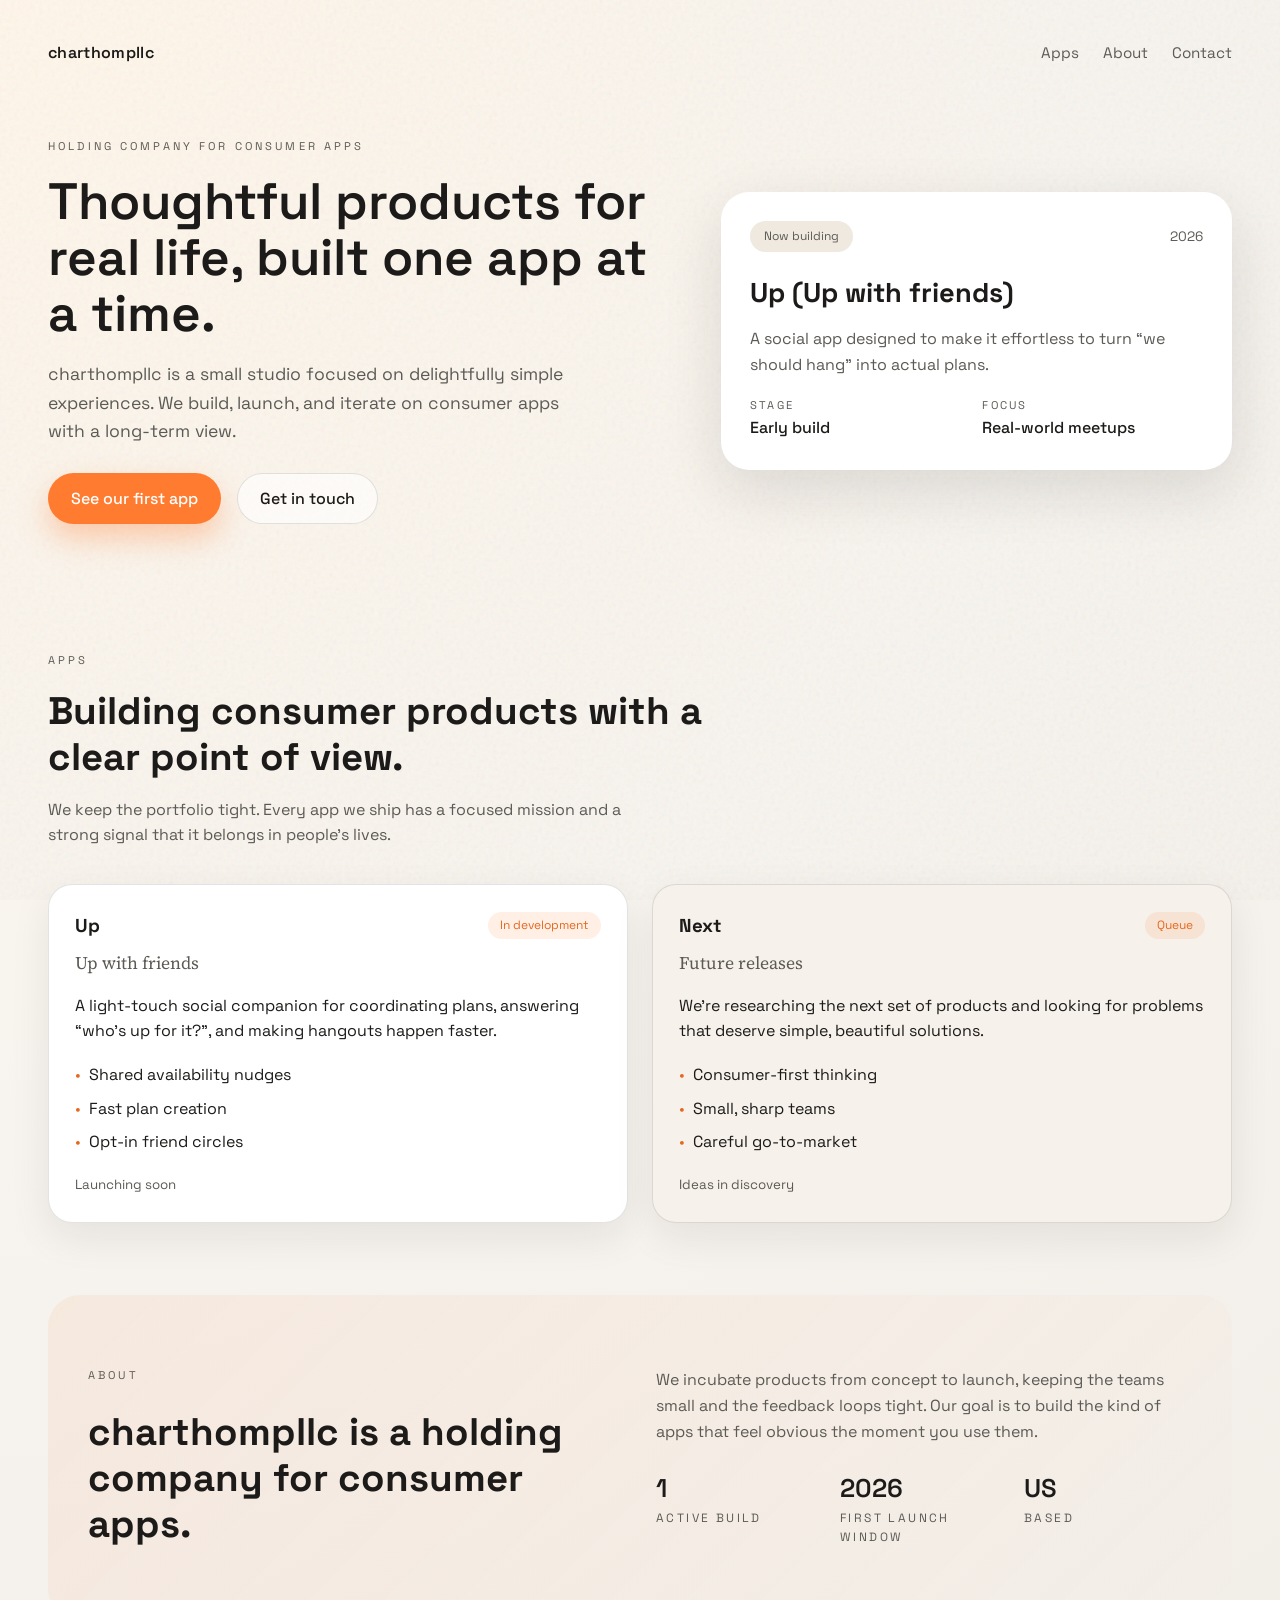
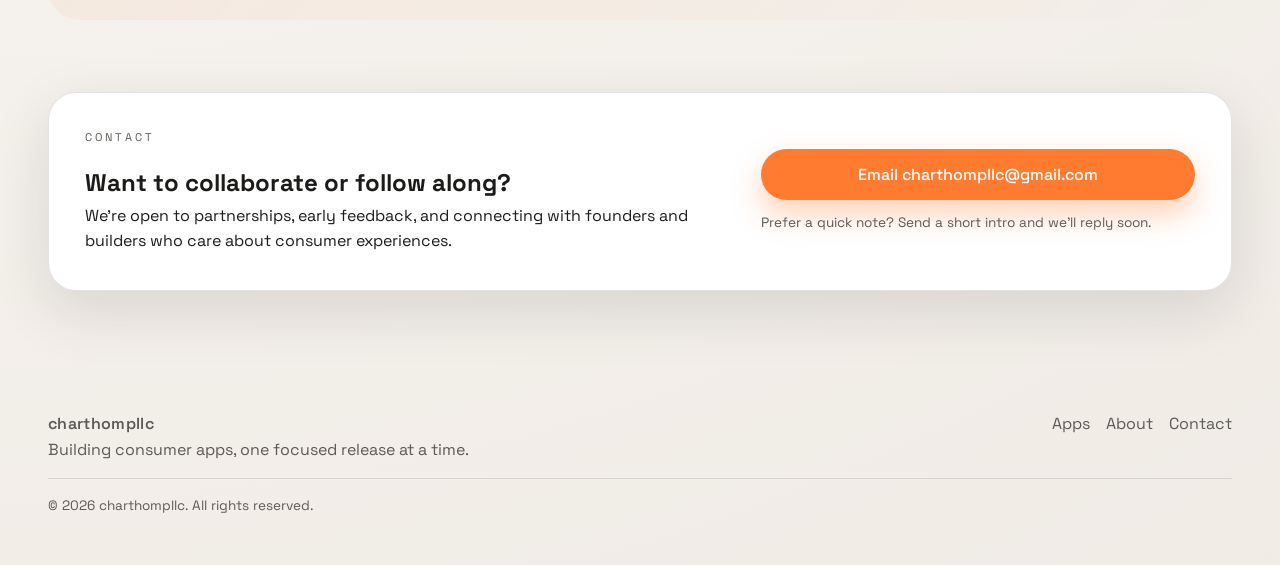
==== index.html @ ac7a84af "first try" ====
<!doctype html>
<html lang="en">
  <head>
    <meta charset="utf-8" />
    <meta name="viewport" content="width=device-width, initial-scale=1" />
    <title>charthompllc — Consumer apps, thoughtfully built</title>
    <meta
      name="description"
      content="charthompllc is a holding company building and releasing consumer apps. First up: Up (Up with friends)."
    />
    <link rel="preconnect" href="https://fonts.googleapis.com" />
    <link rel="preconnect" href="https://fonts.gstatic.com" crossorigin />
    <link
      href="https://fonts.googleapis.com/css2?family=Space+Grotesk:wght@300;400;500;600;700&family=Source+Serif+4:wght@300;400;500;600&display=swap"
      rel="stylesheet"
    />
    <link rel="stylesheet" href="styles.css" />
  </head>
  <body>
    <div class="grain"></div>
    <header class="site-header">
      <nav class="nav">
        <div class="logo">charthompllc</div>
        <div class="nav-links">
          <a href="#apps">Apps</a>
          <a href="#about">About</a>
          <a href="#contact">Contact</a>
        </div>
      </nav>
      <section class="hero">
        <div class="hero-copy">
          <p class="eyebrow">Holding company for consumer apps</p>
          <h1>
            Thoughtful products for real life,
            built one app at a time.
          </h1>
          <p class="lead">
            charthompllc is a small studio focused on delightfully simple
            experiences. We build, launch, and iterate on consumer apps with a
            long-term view.
          </p>
          <div class="cta-row">
            <a class="btn primary" href="#apps">See our first app</a>
            <a class="btn ghost" href="#contact">Get in touch</a>
          </div>
        </div>
        <div class="hero-card">
          <div class="card-top">
            <span class="pill">Now building</span>
            <span class="date">2026</span>
          </div>
          <h2>Up (Up with friends)</h2>
          <p>
            A social app designed to make it effortless to turn “we should hang”
            into actual plans.
          </p>
          <div class="card-meta">
            <div>
              <span class="meta-label">Stage</span>
              <span class="meta-value">Early build</span>
            </div>
            <div>
              <span class="meta-label">Focus</span>
              <span class="meta-value">Real-world meetups</span>
            </div>
          </div>
        </div>
      </section>
    </header>

    <main>
      <section id="apps" class="section apps">
        <div class="section-header">
          <p class="eyebrow">Apps</p>
          <h2>Building consumer products with a clear point of view.</h2>
          <p class="section-subtitle">
            We keep the portfolio tight. Every app we ship has a focused mission
            and a strong signal that it belongs in people’s lives.
          </p>
        </div>

        <div class="app-grid">
          <article class="app-card">
            <div class="app-header">
              <h3>Up</h3>
              <span class="tag">In development</span>
            </div>
            <p class="app-subtitle">Up with friends</p>
            <p>
              A light-touch social companion for coordinating plans, answering
              “who’s up for it?”, and making hangouts happen faster.
            </p>
            <ul class="app-list">
              <li>Shared availability nudges</li>
              <li>Fast plan creation</li>
              <li>Opt-in friend circles</li>
            </ul>
            <button class="text-link" type="button" disabled>
              Launching soon
            </button>
          </article>

          <article class="app-card muted">
            <div class="app-header">
              <h3>Next</h3>
              <span class="tag">Queue</span>
            </div>
            <p class="app-subtitle">Future releases</p>
            <p>
              We’re researching the next set of products and looking for
              problems that deserve simple, beautiful solutions.
            </p>
            <ul class="app-list">
              <li>Consumer-first thinking</li>
              <li>Small, sharp teams</li>
              <li>Careful go-to-market</li>
            </ul>
            <button class="text-link" type="button" disabled>
              Ideas in discovery
            </button>
          </article>
        </div>
      </section>

      <section id="about" class="section about">
        <div class="about-grid">
          <div>
            <p class="eyebrow">About</p>
            <h2>charthompllc is a holding company for consumer apps.</h2>
          </div>
          <div>
            <p>
              We incubate products from concept to launch, keeping the teams
              small and the feedback loops tight. Our goal is to build the kind
              of apps that feel obvious the moment you use them.
            </p>
            <div class="about-stats">
              <div>
                <span class="stat">1</span>
                <span class="stat-label">Active build</span>
              </div>
              <div>
                <span class="stat">2026</span>
                <span class="stat-label">First launch window</span>
              </div>
              <div>
                <span class="stat">US</span>
                <span class="stat-label">Based</span>
              </div>
            </div>
          </div>
        </div>
      </section>

      <section id="contact" class="section contact">
        <div class="contact-card">
          <div>
            <p class="eyebrow">Contact</p>
            <h2>Want to collaborate or follow along?</h2>
            <p>
              We’re open to partnerships, early feedback, and connecting with
              founders and builders who care about consumer experiences.
            </p>
          </div>
          <div class="contact-actions">
            <a class="btn primary" href="mailto:charthompllc@gmail.com">
              Email charthompllc@gmail.com
            </a>
            <p class="footnote">
              Prefer a quick note? Send a short intro and we’ll reply soon.
            </p>
          </div>
        </div>
      </section>
    </main>

    <footer class="site-footer">
      <div>
        <div class="logo">charthompllc</div>
        <p>Building consumer apps, one focused release at a time.</p>
      </div>
      <div class="footer-links">
        <a href="#apps">Apps</a>
        <a href="#about">About</a>
        <a href="#contact">Contact</a>
      </div>
      <p class="copyright">© 2026 charthompllc. All rights reserved.</p>
    </footer>
  </body>
</html>
---- styles.css ----
:root {
  color-scheme: light;
  --bg: #f7f4ef;
  --bg-alt: #efe9e0;
  --ink: #1c1b19;
  --muted: #5c5a55;
  --accent: #ff7b2f;
  --accent-dark: #e5681f;
  --card: #ffffff;
  --line: rgba(28, 27, 25, 0.12);
  --shadow: 0 20px 60px rgba(28, 27, 25, 0.12);
}

* {
  box-sizing: border-box;
  margin: 0;
  padding: 0;
}

body {
  font-family: "Space Grotesk", "Helvetica Neue", sans-serif;
  color: var(--ink);
  background: radial-gradient(circle at top left, #fff6ea 0%, var(--bg) 45%, #f0ebe5 100%);
  min-height: 100vh;
  line-height: 1.6;
  padding: 32px 48px 48px;
  position: relative;
  overflow-x: hidden;
}

.grain {
  position: fixed;
  inset: 0;
  background-image: url("data:image/svg+xml,%3Csvg viewBox='0 0 200 200' xmlns='http://www.w3.org/2000/svg'%3E%3Cfilter id='n'%3E%3CfeTurbulence type='fractalNoise' baseFrequency='1.1' numOctaves='2' stitchTiles='stitch'/%3E%3C/filter%3E%3Crect width='200' height='200' filter='url(%23n)' opacity='0.08'/%3E%3C/svg%3E");
  mix-blend-mode: multiply;
  pointer-events: none;
  z-index: 0;
}

.site-header,
main,
.site-footer {
  position: relative;
  z-index: 1;
}

.nav {
  display: flex;
  justify-content: space-between;
  align-items: center;
  padding: 8px 0 40px;
}

.logo {
  font-weight: 600;
  letter-spacing: 0.02em;
  text-transform: lowercase;
}

.nav-links {
  display: flex;
  gap: 24px;
}

.nav a {
  color: var(--muted);
  text-decoration: none;
  font-size: 0.95rem;
  transition: color 0.2s ease;
}

.nav a:hover {
  color: var(--ink);
}

.hero {
  display: grid;
  grid-template-columns: minmax(0, 1.1fr) minmax(0, 0.9fr);
  gap: 48px;
  align-items: center;
  padding: 32px 0 56px;
}

.eyebrow {
  text-transform: uppercase;
  letter-spacing: 0.28em;
  font-size: 0.7rem;
  color: var(--muted);
  margin-bottom: 18px;
}

h1 {
  font-size: clamp(2.6rem, 4vw, 4rem);
  line-height: 1.1;
  font-weight: 600;
  margin-bottom: 18px;
}

.lead {
  font-size: 1.1rem;
  color: var(--muted);
  max-width: 520px;
}

.cta-row {
  display: flex;
  gap: 16px;
  margin-top: 28px;
}

.btn {
  display: inline-flex;
  align-items: center;
  justify-content: center;
  padding: 12px 22px;
  border-radius: 999px;
  font-weight: 500;
  text-decoration: none;
  border: 1px solid transparent;
  transition: transform 0.2s ease, box-shadow 0.2s ease;
}

.btn.primary {
  background: var(--accent);
  color: #fff;
  box-shadow: 0 14px 30px rgba(255, 123, 47, 0.35);
}

.btn.primary:hover {
  transform: translateY(-2px);
  box-shadow: 0 18px 36px rgba(255, 123, 47, 0.35);
}

.btn.ghost {
  border-color: var(--line);
  color: var(--ink);
  background: rgba(255, 255, 255, 0.6);
}

.hero-card {
  background: var(--card);
  border-radius: 28px;
  padding: 28px;
  box-shadow: var(--shadow);
  border: 1px solid rgba(255, 255, 255, 0.6);
  backdrop-filter: blur(12px);
}

.card-top {
  display: flex;
  justify-content: space-between;
  align-items: center;
  margin-bottom: 18px;
}

.pill {
  padding: 6px 14px;
  border-radius: 999px;
  font-size: 0.75rem;
  background: var(--bg-alt);
  color: var(--muted);
}

.date {
  font-size: 0.85rem;
  color: var(--muted);
}

.hero-card h2 {
  font-size: 1.7rem;
  margin-bottom: 12px;
}

.hero-card p {
  color: var(--muted);
  margin-bottom: 20px;
}

.card-meta {
  display: grid;
  gap: 12px;
  grid-template-columns: repeat(2, minmax(0, 1fr));
}

.meta-label {
  display: block;
  font-size: 0.7rem;
  text-transform: uppercase;
  letter-spacing: 0.2em;
  color: var(--muted);
}

.meta-value {
  font-weight: 500;
}

.section {
  padding: 72px 0;
}

.section-header h2 {
  font-size: clamp(2rem, 3vw, 3rem);
  line-height: 1.2;
  max-width: 720px;
  margin-bottom: 16px;
}

.section-subtitle {
  color: var(--muted);
  max-width: 600px;
}

.app-grid {
  display: grid;
  grid-template-columns: repeat(2, minmax(0, 1fr));
  gap: 24px;
  margin-top: 36px;
}

.app-card {
  background: var(--card);
  border-radius: 24px;
  padding: 26px;
  border: 1px solid var(--line);
  box-shadow: 0 14px 40px rgba(28, 27, 25, 0.08);
}

.app-card.muted {
  background: #f6f1ea;
}

.app-header {
  display: flex;
  justify-content: space-between;
  align-items: center;
  margin-bottom: 8px;
}

.tag {
  font-size: 0.75rem;
  padding: 4px 12px;
  border-radius: 999px;
  background: rgba(255, 123, 47, 0.12);
  color: var(--accent-dark);
}

.app-subtitle {
  font-family: "Source Serif 4", serif;
  font-size: 1.1rem;
  color: var(--muted);
  margin-bottom: 16px;
}

.app-list {
  list-style: none;
  display: grid;
  gap: 8px;
  margin: 18px 0 16px;
}

.app-list li::before {
  content: "•";
  color: var(--accent-dark);
  margin-right: 8px;
}

.text-link {
  border: none;
  background: none;
  font-family: inherit;
  color: var(--muted);
  padding: 0;
  cursor: not-allowed;
}

.about {
  background: linear-gradient(135deg, rgba(255, 123, 47, 0.08), rgba(255, 255, 255, 0));
  border-radius: 32px;
  padding: 72px 40px;
}

.about-grid {
  display: grid;
  grid-template-columns: minmax(0, 1fr) minmax(0, 1fr);
  gap: 32px;
}

.about-grid h2 {
  font-size: clamp(2rem, 3vw, 2.8rem);
  line-height: 1.2;
}

.about-grid p {
  color: var(--muted);
  margin-bottom: 24px;
}

.about-stats {
  display: grid;
  grid-template-columns: repeat(3, minmax(0, 1fr));
  gap: 16px;
}

.stat {
  font-size: 1.6rem;
  font-weight: 600;
}

.stat-label {
  display: block;
  font-size: 0.75rem;
  text-transform: uppercase;
  letter-spacing: 0.2em;
  color: var(--muted);
}

.contact-card {
  display: grid;
  grid-template-columns: minmax(0, 1.2fr) minmax(0, 0.8fr);
  gap: 24px;
  background: var(--card);
  border-radius: 28px;
  padding: 36px;
  border: 1px solid var(--line);
  box-shadow: var(--shadow);
}

.contact-actions {
  display: flex;
  flex-direction: column;
  gap: 12px;
  justify-content: center;
}

.footnote {
  font-size: 0.85rem;
  color: var(--muted);
}

.site-footer {
  display: grid;
  grid-template-columns: minmax(0, 1fr) minmax(0, 1fr);
  gap: 16px;
  padding: 48px 0 0;
  color: var(--muted);
}

.footer-links {
  display: flex;
  gap: 16px;
  justify-content: flex-end;
}

.footer-links a {
  color: var(--muted);
  text-decoration: none;
}

.copyright {
  grid-column: 1 / -1;
  font-size: 0.85rem;
  color: var(--muted);
  border-top: 1px solid var(--line);
  padding-top: 16px;
}

@media (max-width: 900px) {
  body {
    padding: 24px;
  }

  .hero {
    grid-template-columns: 1fr;
  }

  .nav {
    flex-direction: column;
    gap: 16px;
  }

  .nav-links {
    flex-wrap: wrap;
    justify-content: center;
  }

  .app-grid,
  .about-grid,
  .contact-card,
  .site-footer {
    grid-template-columns: 1fr;
  }

  .about {
    padding: 56px 24px;
  }

  .footer-links {
    justify-content: flex-start;
  }
}

@media (max-width: 600px) {
  .cta-row {
    flex-direction: column;
    align-items: flex-start;
  }

  .contact-card {
    padding: 28px;
  }
}
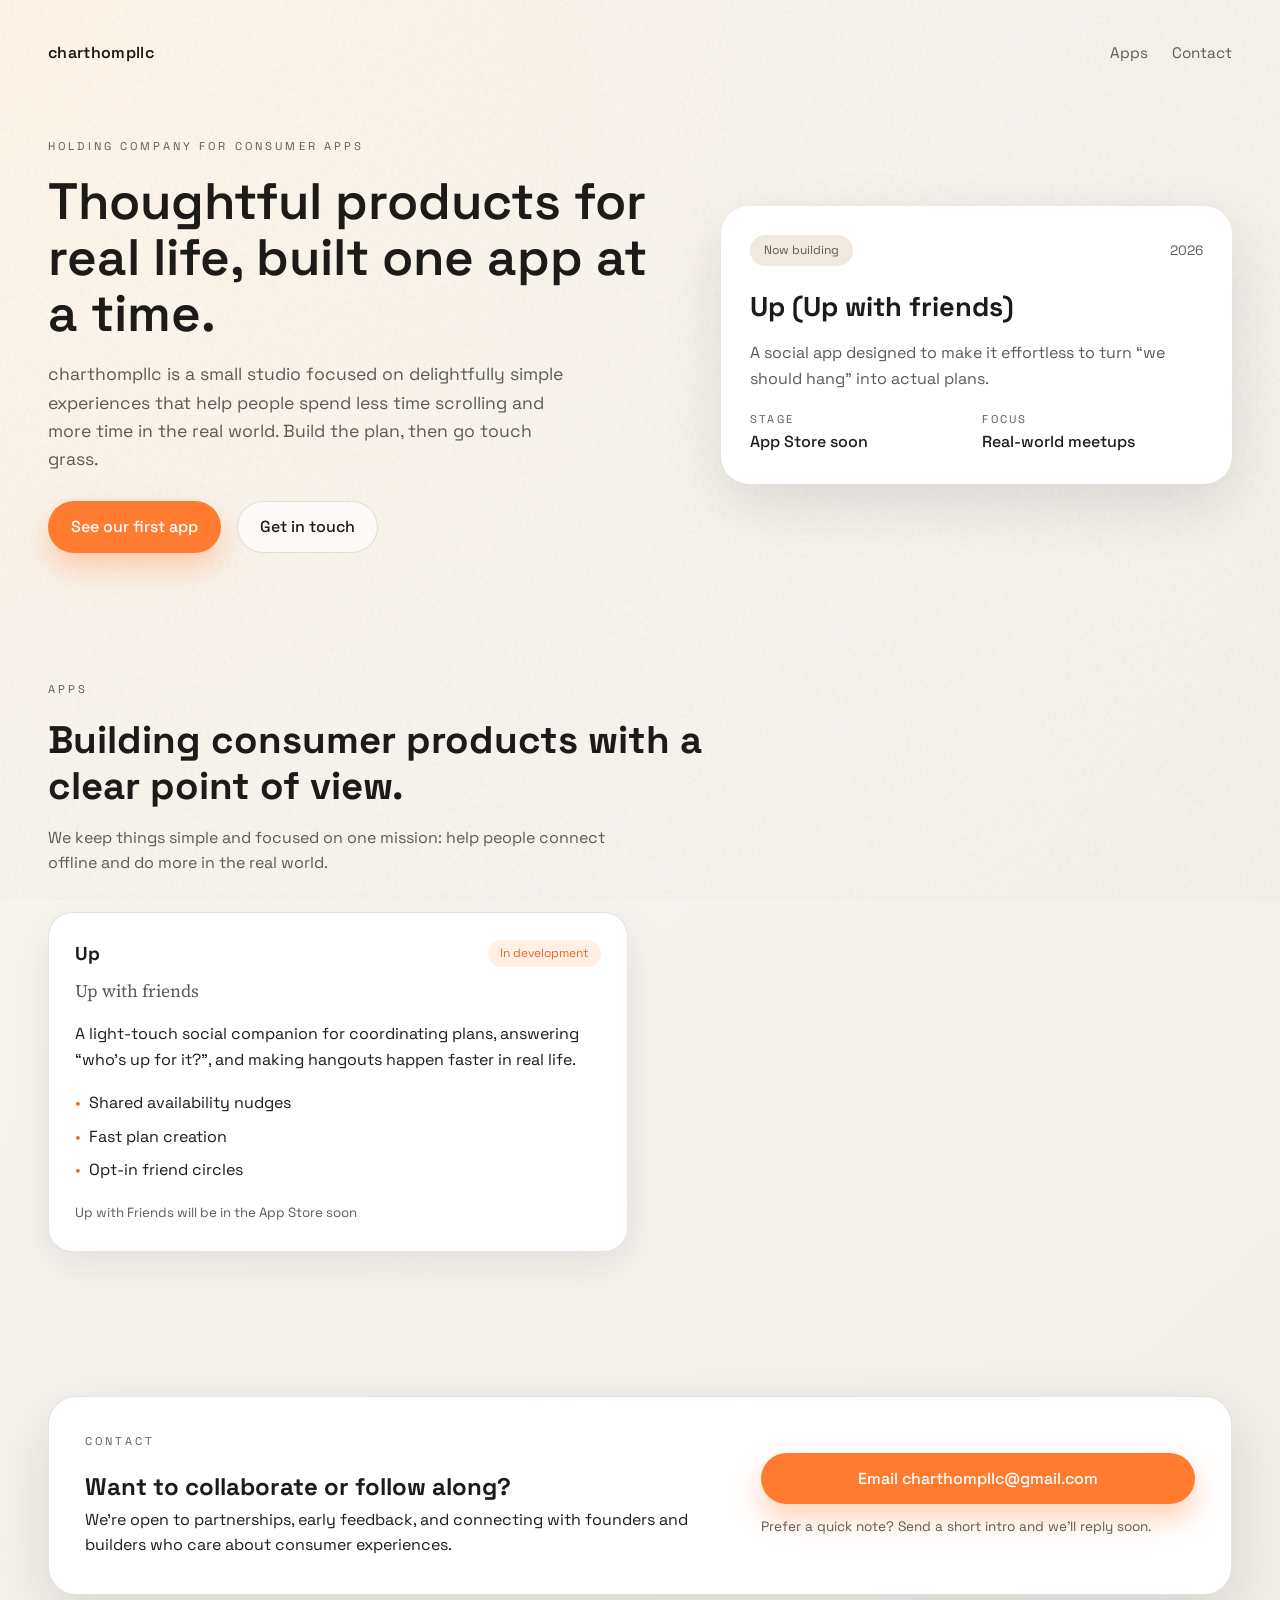
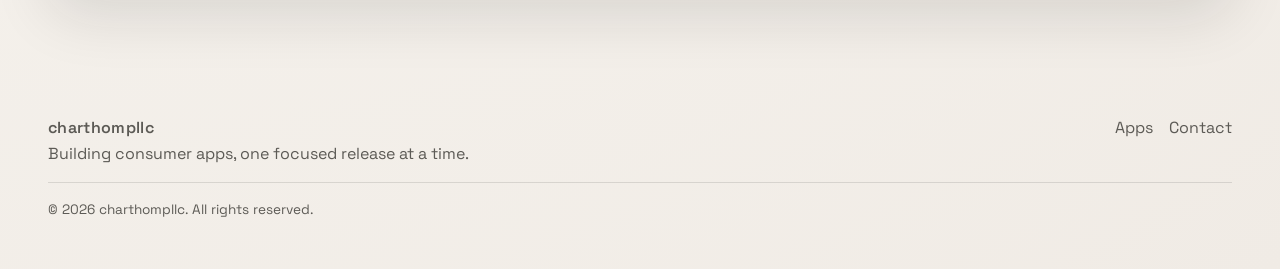
==== commit a5fdc195: "framing updates" ====
--- a/index.html
+++ b/index.html
@@ -23,7 +23,6 @@
         <div class="logo">charthompllc</div>
         <div class="nav-links">
           <a href="#apps">Apps</a>
-          <a href="#about">About</a>
           <a href="#contact">Contact</a>
         </div>
       </nav>
@@ -35,9 +34,9 @@
             built one app at a time.
           </h1>
           <p class="lead">
-            charthompllc is a small studio focused on delightfully simple
-            experiences. We build, launch, and iterate on consumer apps with a
-            long-term view.
+              charthompllc is a small studio focused on delightfully simple
+              experiences that help people spend less time scrolling and more time
+              in the real world. Build the plan, then go touch grass.
           </p>
           <div class="cta-row">
             <a class="btn primary" href="#apps">See our first app</a>
@@ -57,7 +56,7 @@
           <div class="card-meta">
             <div>
               <span class="meta-label">Stage</span>
-              <span class="meta-value">Early build</span>
+              <span class="meta-value">App Store soon</span>
             </div>
             <div>
               <span class="meta-label">Focus</span>
@@ -74,8 +73,8 @@
           <p class="eyebrow">Apps</p>
           <h2>Building consumer products with a clear point of view.</h2>
           <p class="section-subtitle">
-            We keep the portfolio tight. Every app we ship has a focused mission
-            and a strong signal that it belongs in people’s lives.
+            We keep things simple and focused on one mission: help people connect
+            offline and do more in the real world.
           </p>
         </div>
 
@@ -88,7 +87,7 @@
             <p class="app-subtitle">Up with friends</p>
             <p>
               A light-touch social companion for coordinating plans, answering
-              “who’s up for it?”, and making hangouts happen faster.
+              “who’s up for it?”, and making hangouts happen faster in real life.
             </p>
             <ul class="app-list">
               <li>Shared availability nudges</li>
@@ -96,59 +95,9 @@
               <li>Opt-in friend circles</li>
             </ul>
             <button class="text-link" type="button" disabled>
-              Launching soon
+              Up with Friends will be in the App Store soon
             </button>
           </article>
-
-          <article class="app-card muted">
-            <div class="app-header">
-              <h3>Next</h3>
-              <span class="tag">Queue</span>
-            </div>
-            <p class="app-subtitle">Future releases</p>
-            <p>
-              We’re researching the next set of products and looking for
-              problems that deserve simple, beautiful solutions.
-            </p>
-            <ul class="app-list">
-              <li>Consumer-first thinking</li>
-              <li>Small, sharp teams</li>
-              <li>Careful go-to-market</li>
-            </ul>
-            <button class="text-link" type="button" disabled>
-              Ideas in discovery
-            </button>
-          </article>
-        </div>
-      </section>
-
-      <section id="about" class="section about">
-        <div class="about-grid">
-          <div>
-            <p class="eyebrow">About</p>
-            <h2>charthompllc is a holding company for consumer apps.</h2>
-          </div>
-          <div>
-            <p>
-              We incubate products from concept to launch, keeping the teams
-              small and the feedback loops tight. Our goal is to build the kind
-              of apps that feel obvious the moment you use them.
-            </p>
-            <div class="about-stats">
-              <div>
-                <span class="stat">1</span>
-                <span class="stat-label">Active build</span>
-              </div>
-              <div>
-                <span class="stat">2026</span>
-                <span class="stat-label">First launch window</span>
-              </div>
-              <div>
-                <span class="stat">US</span>
-                <span class="stat-label">Based</span>
-              </div>
-            </div>
-          </div>
         </div>
       </section>
 
@@ -181,7 +130,6 @@
       </div>
       <div class="footer-links">
         <a href="#apps">Apps</a>
-        <a href="#about">About</a>
         <a href="#contact">Contact</a>
       </div>
       <p class="copyright">© 2026 charthompllc. All rights reserved.</p>
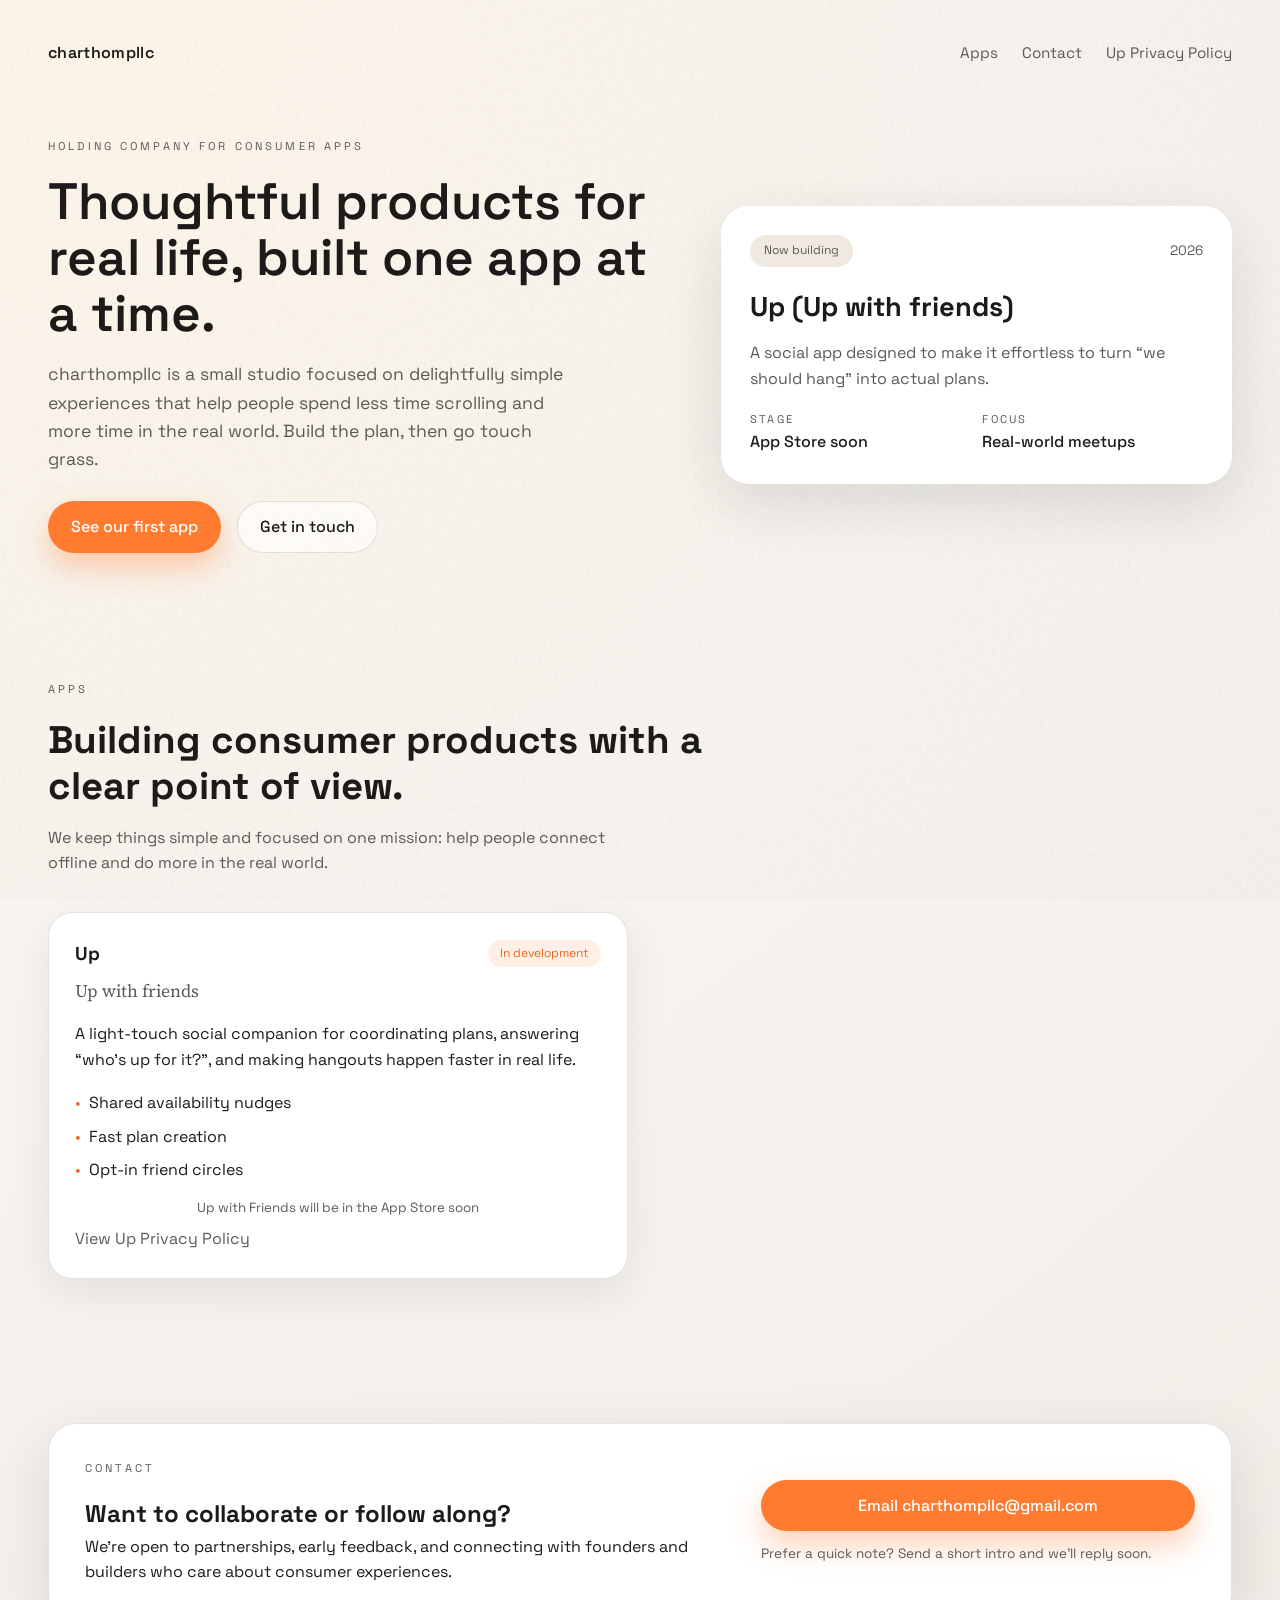
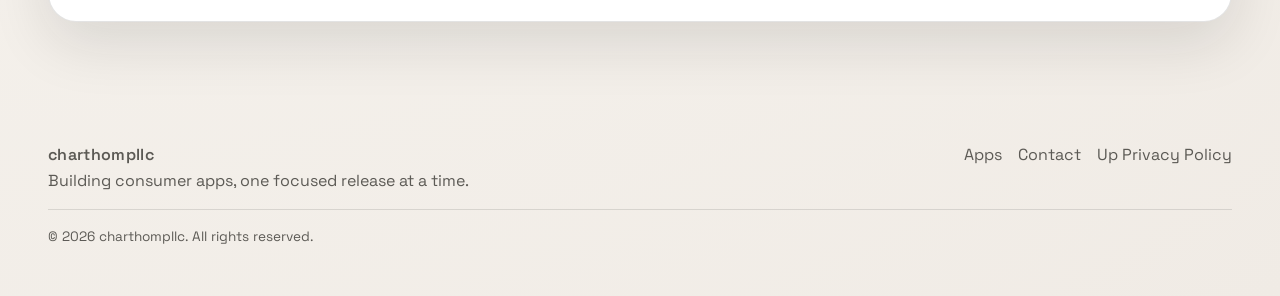
==== commit 117a2d9e: "privacy policy scaffolding" ====
--- a/index.html
+++ b/index.html
@@ -24,6 +24,7 @@
         <div class="nav-links">
           <a href="#apps">Apps</a>
           <a href="#contact">Contact</a>
+          <a href="up-privacy-policy.html">Up Privacy Policy</a>
         </div>
       </nav>
       <section class="hero">
@@ -94,9 +95,14 @@
               <li>Fast plan creation</li>
               <li>Opt-in friend circles</li>
             </ul>
-            <button class="text-link" type="button" disabled>
-              Up with Friends will be in the App Store soon
-            </button>
+            <div class="app-links">
+              <button class="text-link" type="button" disabled>
+                Up with Friends will be in the App Store soon
+              </button>
+              <a class="text-link live-link" href="up-privacy-policy.html">
+                View Up Privacy Policy
+              </a>
+            </div>
           </article>
         </div>
       </section>
@@ -131,6 +137,7 @@
       <div class="footer-links">
         <a href="#apps">Apps</a>
         <a href="#contact">Contact</a>
+        <a href="up-privacy-policy.html">Up Privacy Policy</a>
       </div>
       <p class="copyright">© 2026 charthompllc. All rights reserved.</p>
     </footer>
--- a/styles.css
+++ b/styles.css
@@ -273,6 +273,72 @@
   cursor: not-allowed;
 }
 
+.app-links {
+  display: grid;
+  gap: 10px;
+}
+
+.live-link {
+  cursor: pointer;
+  text-decoration: none;
+}
+
+.live-link:hover {
+  color: var(--ink);
+}
+
+.legal-page {
+  position: relative;
+  z-index: 1;
+}
+
+.legal-nav {
+  padding-bottom: 24px;
+}
+
+.legal-shell {
+  max-width: 820px;
+  margin: 0 auto;
+  padding: 32px 0 72px;
+}
+
+.legal-meta {
+  color: var(--muted);
+  margin-bottom: 20px;
+}
+
+.legal-lead {
+  max-width: 680px;
+}
+
+.legal-card {
+  margin-top: 28px;
+  background: var(--card);
+  border: 1px solid var(--line);
+  border-radius: 28px;
+  box-shadow: var(--shadow);
+  padding: 36px;
+}
+
+.legal-section + .legal-section {
+  margin-top: 28px;
+  padding-top: 28px;
+  border-top: 1px solid var(--line);
+}
+
+.legal-section h2 {
+  font-size: 1.2rem;
+  margin-bottom: 10px;
+}
+
+.legal-section p {
+  color: var(--muted);
+}
+
+.legal-section a {
+  color: var(--accent-dark);
+}
+
 .about {
   background: linear-gradient(135deg, rgba(255, 123, 47, 0.08), rgba(255, 255, 255, 0));
   border-radius: 32px;
@@ -394,6 +460,10 @@
     padding: 56px 24px;
   }
 
+  .legal-card {
+    padding: 28px;
+  }
+
   .footer-links {
     justify-content: flex-start;
   }
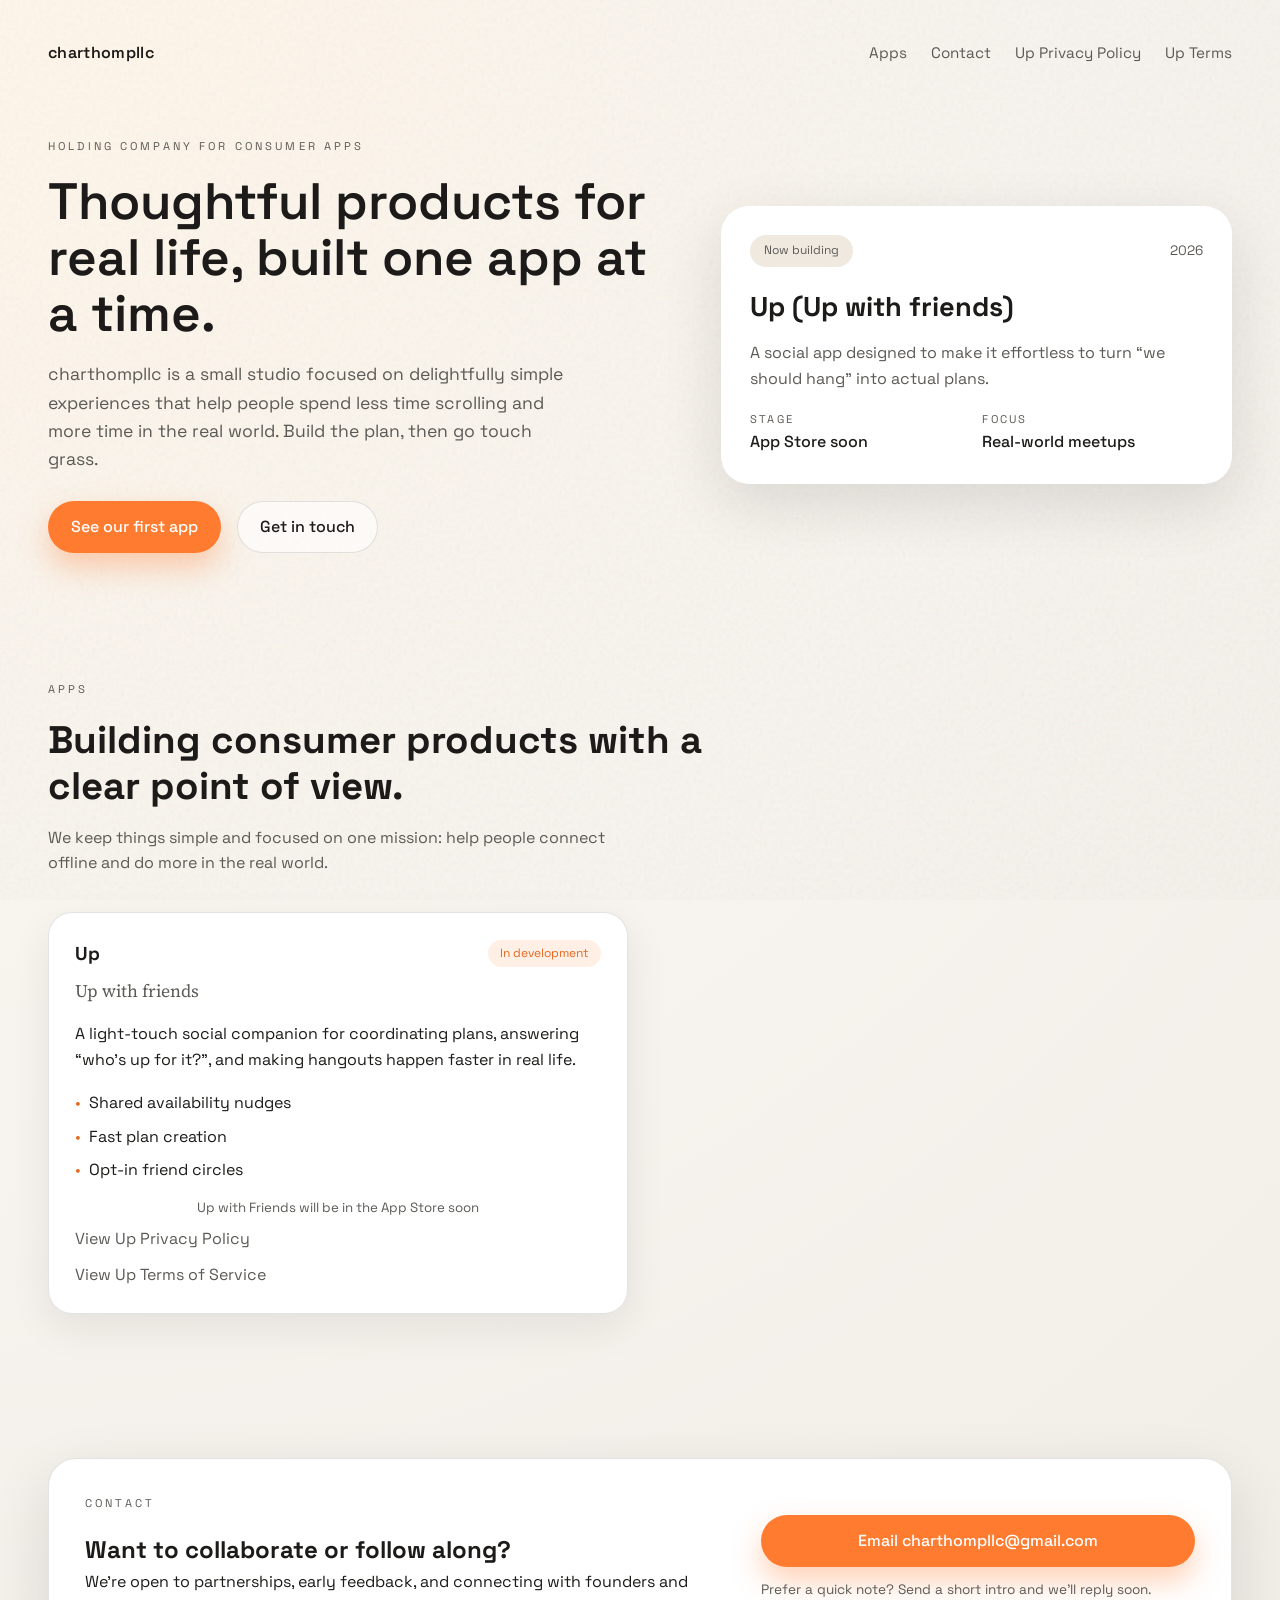
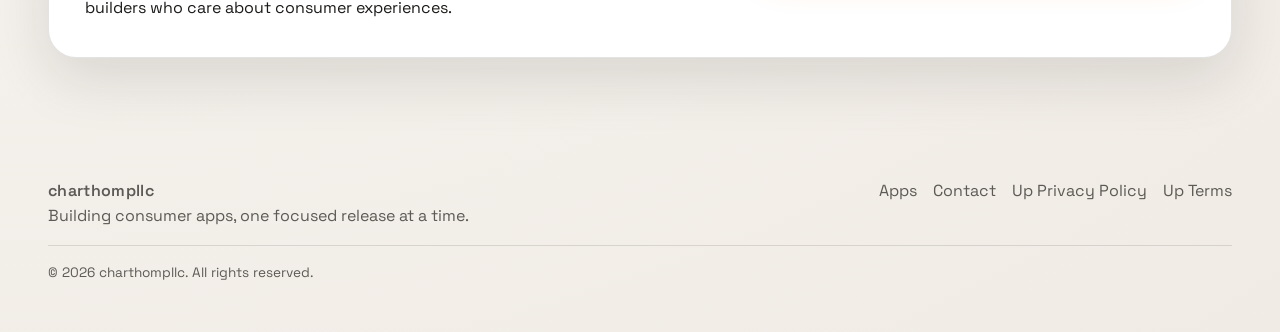
==== commit 6ff17194: "use action policy and tos" ====
--- a/index.html
+++ b/index.html
@@ -25,6 +25,7 @@
           <a href="#apps">Apps</a>
           <a href="#contact">Contact</a>
           <a href="up-privacy-policy.html">Up Privacy Policy</a>
+          <a href="up-terms-of-service.html">Up Terms</a>
         </div>
       </nav>
       <section class="hero">
@@ -102,6 +103,9 @@
               <a class="text-link live-link" href="up-privacy-policy.html">
                 View Up Privacy Policy
               </a>
+              <a class="text-link live-link" href="up-terms-of-service.html">
+                View Up Terms of Service
+              </a>
             </div>
           </article>
         </div>
@@ -138,6 +142,7 @@
         <a href="#apps">Apps</a>
         <a href="#contact">Contact</a>
         <a href="up-privacy-policy.html">Up Privacy Policy</a>
+        <a href="up-terms-of-service.html">Up Terms</a>
       </div>
       <p class="copyright">© 2026 charthompllc. All rights reserved.</p>
     </footer>
--- a/styles.css
+++ b/styles.css
@@ -331,12 +331,24 @@
   margin-bottom: 10px;
 }
 
+.legal-section h3 {
+  font-size: 1rem;
+  margin: 18px 0 10px;
+}
+
 .legal-section p {
   color: var(--muted);
 }
 
 .legal-section a {
   color: var(--accent-dark);
+}
+
+.legal-list {
+  color: var(--muted);
+  display: grid;
+  gap: 10px;
+  margin-left: 20px;
 }
 
 .about {
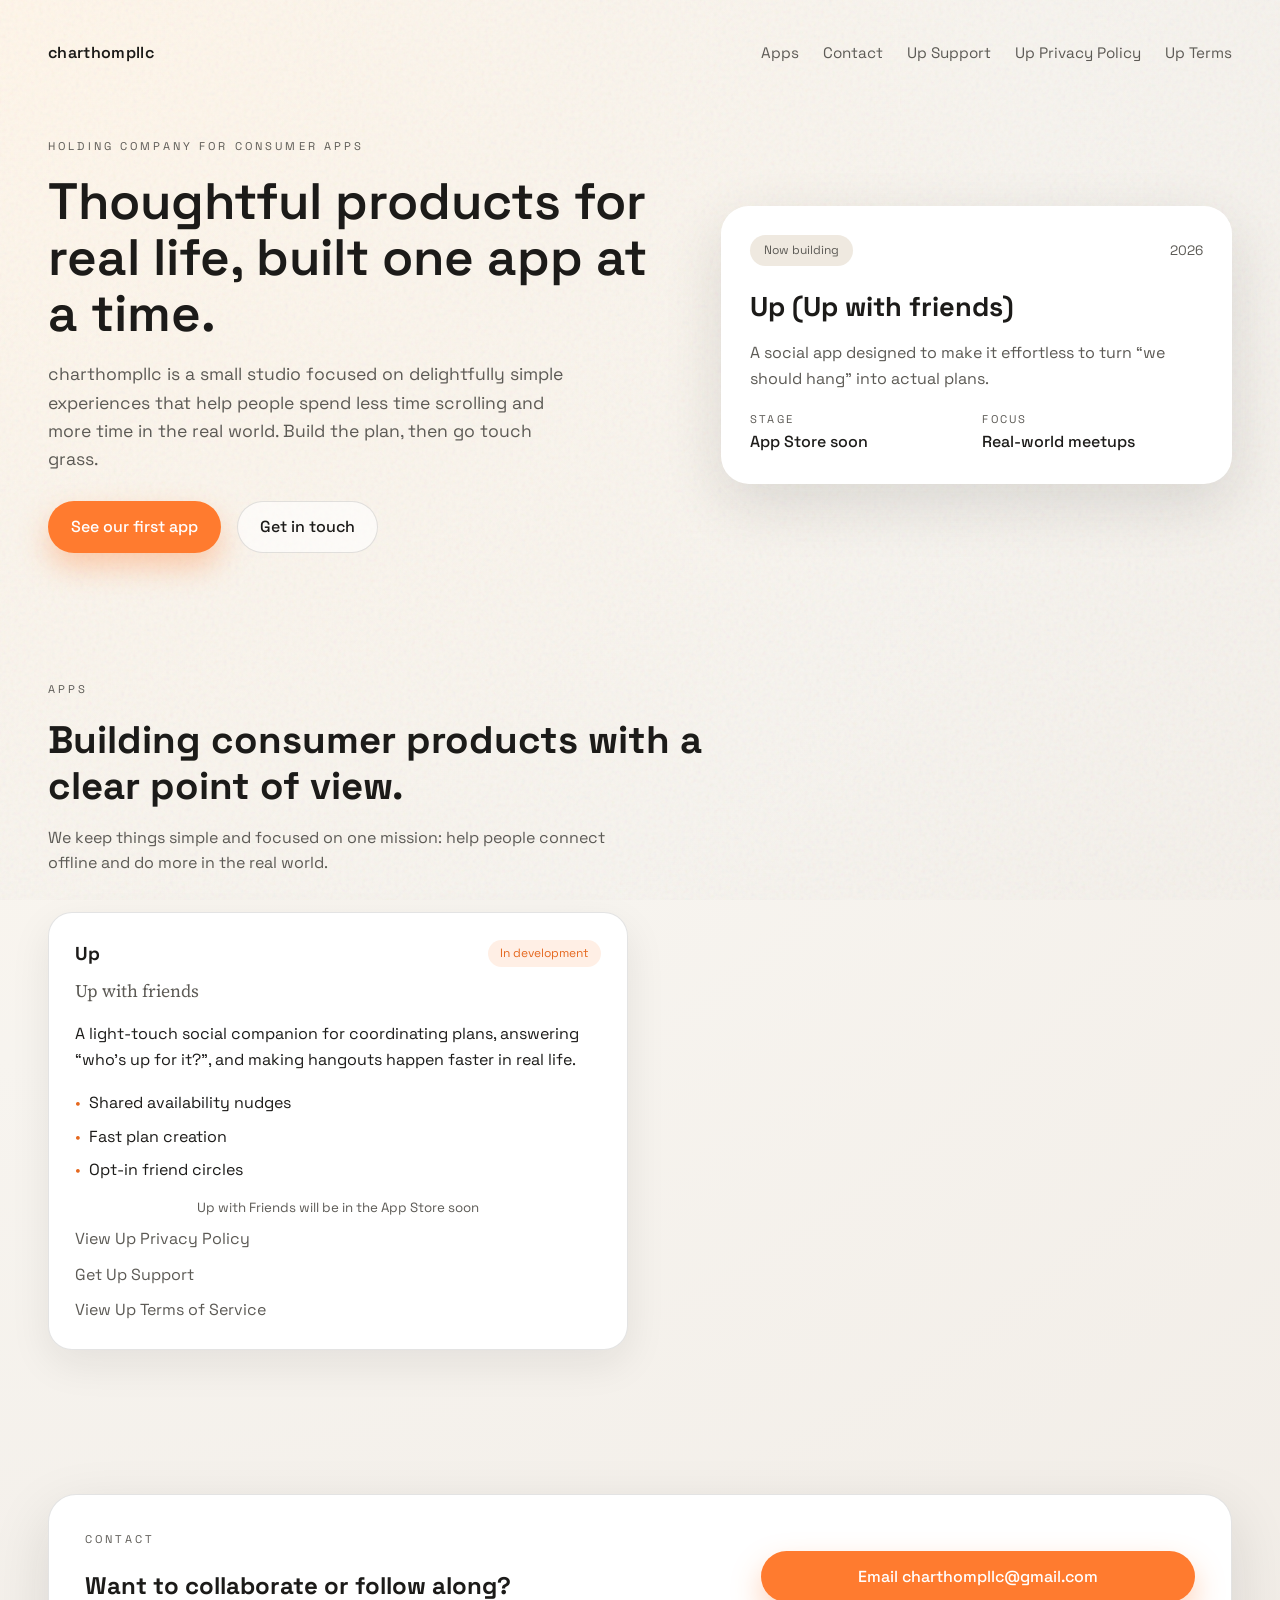
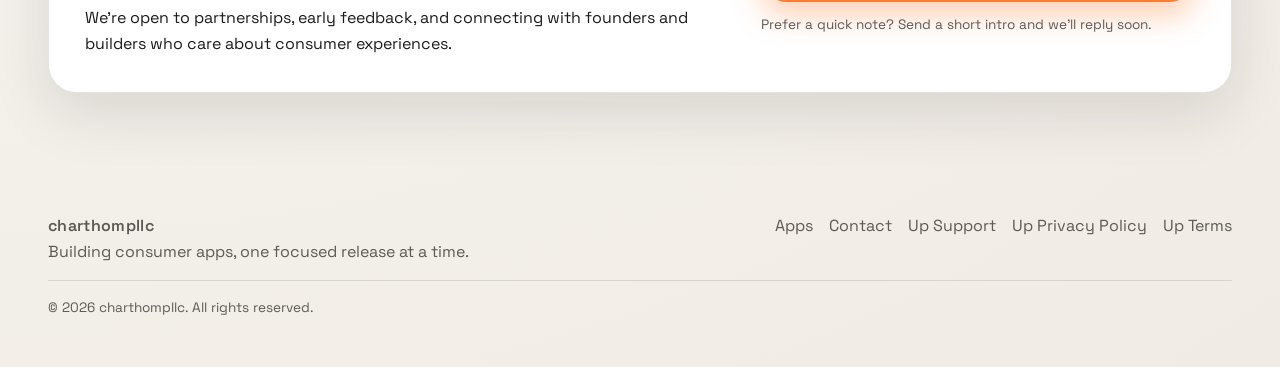
==== commit 3d8425c1: "support page" ====
--- a/index.html
+++ b/index.html
@@ -24,6 +24,7 @@
         <div class="nav-links">
           <a href="#apps">Apps</a>
           <a href="#contact">Contact</a>
+          <a href="up-support.html">Up Support</a>
           <a href="up-privacy-policy.html">Up Privacy Policy</a>
           <a href="up-terms-of-service.html">Up Terms</a>
         </div>
@@ -103,6 +104,9 @@
               <a class="text-link live-link" href="up-privacy-policy.html">
                 View Up Privacy Policy
               </a>
+              <a class="text-link live-link" href="up-support.html">
+                Get Up Support
+              </a>
               <a class="text-link live-link" href="up-terms-of-service.html">
                 View Up Terms of Service
               </a>
@@ -141,6 +145,7 @@
       <div class="footer-links">
         <a href="#apps">Apps</a>
         <a href="#contact">Contact</a>
+        <a href="up-support.html">Up Support</a>
         <a href="up-privacy-policy.html">Up Privacy Policy</a>
         <a href="up-terms-of-service.html">Up Terms</a>
       </div>
